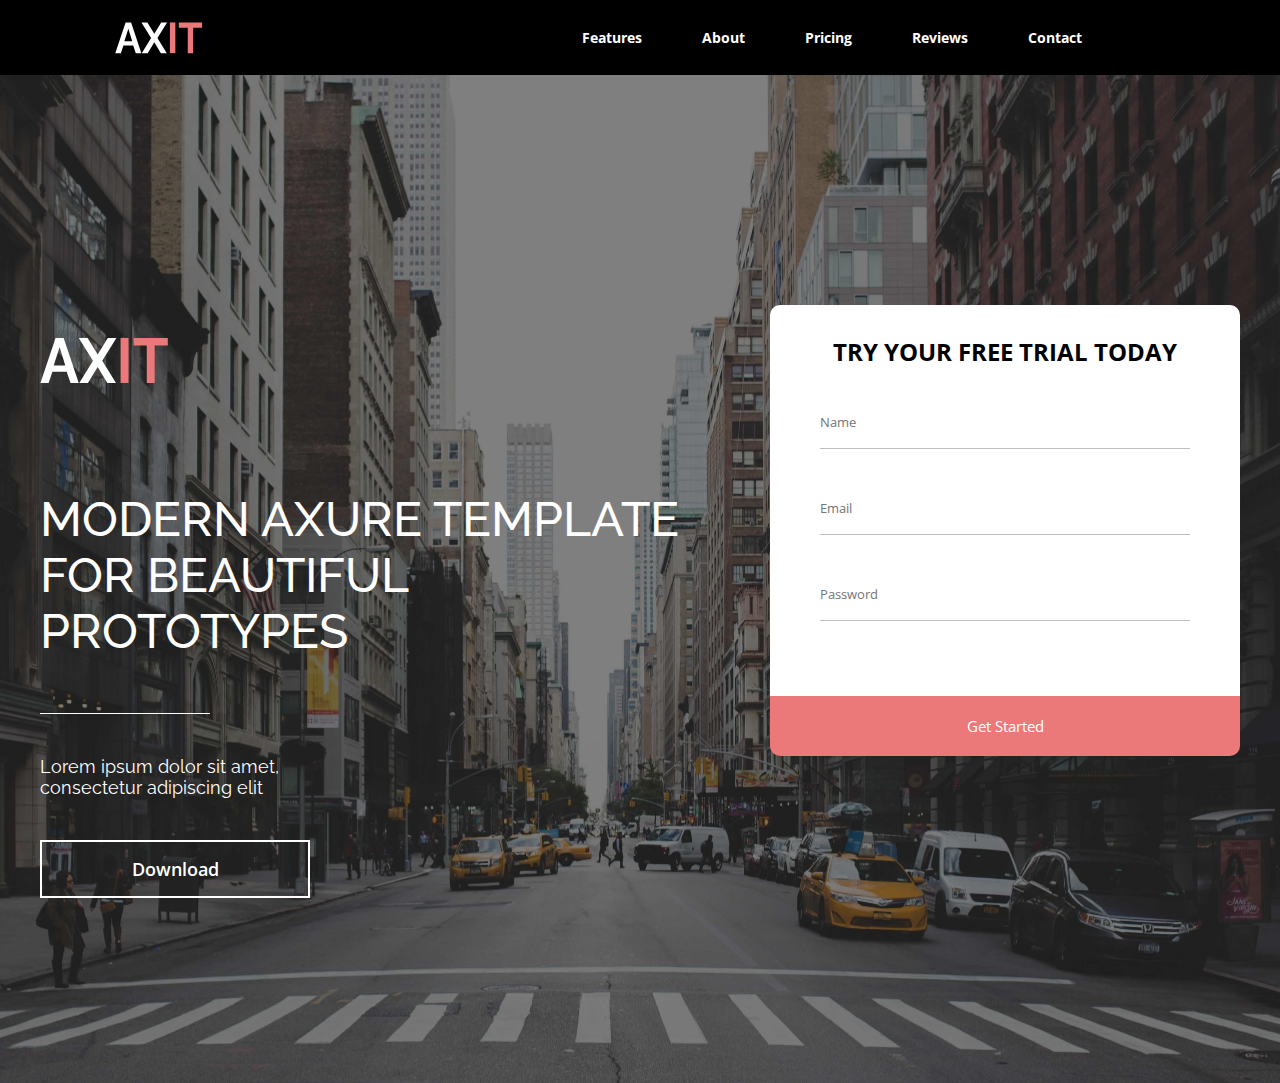
==== Banner/index.html @ ddf4a15c "lesson-7" ====
<!doctype html>
<html lang="en">
<head>
    <meta charset="UTF-8">
    <meta name="viewport"
          content="width=device-width, user-scalable=no, initial-scale=1.0, maximum-scale=1.0, minimum-scale=1.0">
    <meta http-equiv="X-UA-Compatible" content="ie=edge">
    <link rel="stylesheet" href="css/style.css">
    <title>Banner</title>
</head>
<body>
<header class="banner__header">
    <img class="logo" src="image/logo.svg" alt="logo">
    <nav class="header__menu">
        <ul class="header__list">
            <li><a href="#">features</a></li>
            <li><a href="#">About</a></li>
            <li><a href="#">Pricing</a></li>
            <li><a href="#">Reviews</a></li>
            <li><a href="#">Contact</a></li>
        </ul>
    </nav>
</header>
<main class="banner__main">
    <div class="wrapper">
        <div class="banner__items">
            <div class="banner__item-left">
            <div class="banner__logo">
                <img src="image/logo.svg" alt="logo">
            </div>
            <h1 class="banner__title">MODERN AXURE TEMPLATE FOR BEAUTIFUL PROTOTYPES</h1>
            <div class="banner__sub-title">
                <p>Lorem ipsum dolor sit amet, consectetur adipiscing elit</p>
            </div>
            <div class="banner__btn">
                <button>Download</button>
            </div>
            </div>
            <div class="banner__item-right">
                <form action="#" method="get">
                    <h4 class="banner__form__title">Try Your FREE Trial Today</h4>
                    <div class="banner__form-name">
                        <input placeholder="Name" tabindex="1" type="text">
                    </div>
                    <div class="banner__form-email">
                        <input placeholder="Email" tabindex="2" type="email"></div>
                    <div class="banner__form-pas">
                        <input placeholder="Password" tabindex="3" type="password"></div>
                        <div class="banner__form-btn">
                            <button type="submit">Get Started</button>
                        </div>
                </form>
            </div>
        </div>
    </div>
</main>
</body>
</html>
---- Banner/css/style.css ----
@import "fonts.css";

* {
    padding: 0;
    margin: 0;
    box-sizing: border-box;
    list-style-type: none;
    text-decoration: none;
}

.banner__header {
    padding: 0 170px 0 115px;
    background: black;
    display: flex;
    justify-content: space-between;
    align-items: center;
}

.header__list li, a {
    font-family: 'Open Sans', sans-serif;
    font-weight: bold;
    font-size: 14px;
    color: #FFFFFF;
    text-transform: capitalize;
    display: inline-block;
    /*margin: 0 13px;*/
    padding: 14px 14px;
}

.header__list li:hover {
    transition: all 0.3s ease 0s;
    color: #FFFFFF;
    background: #EC7979;

}
.header__list li:active{
    color: #FFFFFF;
    background: #AB4949;
}

.logo {
    cursor: pointer;
}

.banner__main {
    position: relative;
    background: url("../image/image.svg") no-repeat;
    background-size: cover;
    background-position: top;

}

.banner__main:after {
    content: '';
    width: 100%;
    height: 100%;
    position: absolute;
    z-index: 2;
    top: 0; left: 0;
    background: rgba(0, 0, 0, 0.5);
}

.wrapper {
    position: relative;
    max-width: 1200px;
    margin: 0 auto;
    padding: 230px 0 0 0;
    z-index: 3;
}

.banner__items {
    display: flex;
    flex-direction: row;
    justify-content: space-between;
}

.banner__logo {}

.banner__logo img {
    width: 270px;
}

.banner__title {

    width: 670px;
    font-family: 'Raleway', sans-serif;
    font-size: 48px;
    font-weight: 500;
    line-height: 56px;
    color: #FFFFFF;
    margin: 72px 0 97px 0;
    position: relative;
}

.banner__title:after {
    content: "";
    position: absolute;
    width: 170px;
    height: 1px;
    background-color: #FFFFFF;
    left: 0;
    top: 222px;
}


.banner__sub-title {
    font-family: 'Raleway', sans-serif;
    width: 270px;
    font-size: 18px;
    line-height: 21px;
    margin-bottom: 42px;
    color: #FFFFFF;

}

.banner__btn {
    margin-bottom: 185px;
}

.banner__btn button {
    font-family: 'Open Sans', sans-serif;
    font-weight: 600;
    font-size: 18px;
    width: 270px;
    border: 2px solid rgba(255, 255, 255, 1);
    background: none;
    color: rgba(255, 255, 255, 1);
    padding: 15px 0;
    cursor: pointer;
}

.banner__btn button:hover {
    border: 2px solid rgba(236, 121, 121, 1);
    color: rgba(236, 121, 121, 1);
    transition: 0.3s;
}

.banner__btn button:active {
    border: 2px solid rgba(171, 73, 73, 1);
    color: rgba(255, 255, 255, 1);
    background: rgba(171, 73, 73, 1);
    transition: 0.3s;
}

form {
    width: 470px;
    background: #FFFFFF;
    border-radius: 10px 10px 0 0;
    position: relative;
    padding-top: 30px;
}

.banner__form__title {
    font-family: 'Open Sans', sans-serif;
    font-weight: 700;
    font-size: 24px;
    line-height: 33px;
    text-align: center;
    text-transform: uppercase;
}

.banner__form-name input {
    font-family: 'Open Sans', sans-serif;
    margin: 45px 50px 50px 50px;
    Line-height: 19px;
    color: #BDBDBD;
    width: 370px;
    cursor: pointer;
    border-bottom: 1px solid #BDBDBD;
    border-top: 0px;
    border-left: 0px;
    border-right: 0px;
    padding-bottom: 16px;
}

.banner__form-email input {
    font-family: 'Open Sans', sans-serif;
    margin: 0 50px 50px 50px;
    Line-height: 19px;
    color: #BDBDBD;
    width: 370px;
    cursor: pointer;
    border-bottom: 1px solid #BDBDBD;
    border-top: 0px;
    border-left: 0px;
    border-right: 0px;
    padding-bottom: 16px;
}

.banner__form-pas input {
    font-family: 'Open Sans', sans-serif;
    margin: 0  50px 75px 50px;
    Line-height: 19px;
    color: #BDBDBD;
    width: 370px;
    cursor: pointer;
    border-bottom: 1px solid #BDBDBD;
    border-top: 0px;
    border-left: 0px;
    border-right: 0px;
    padding-bottom: 16px;
}

.banner__form-btn button {
    position: absolute;
    top:391px;
    font-family: 'Open Sans', sans-serif;
    font-size: 15px;
    line-height: 20px;
    background: #EC7979;
    border-radius: 0 0 10px 10px;
    text-align: center;
    width: 470px;
    border: none;
    color: #FFFFFF;
    padding: 20px 0;
    cursor: pointer;

}
.banner__form-btn button:hover{
    background: #AB4949;
    transition: 0.3s;
}
.banner__form-btn button:active{
    background: #EC7979;
    box-shadow: 0px 0px 10px 0px #AB4949 inset;
}
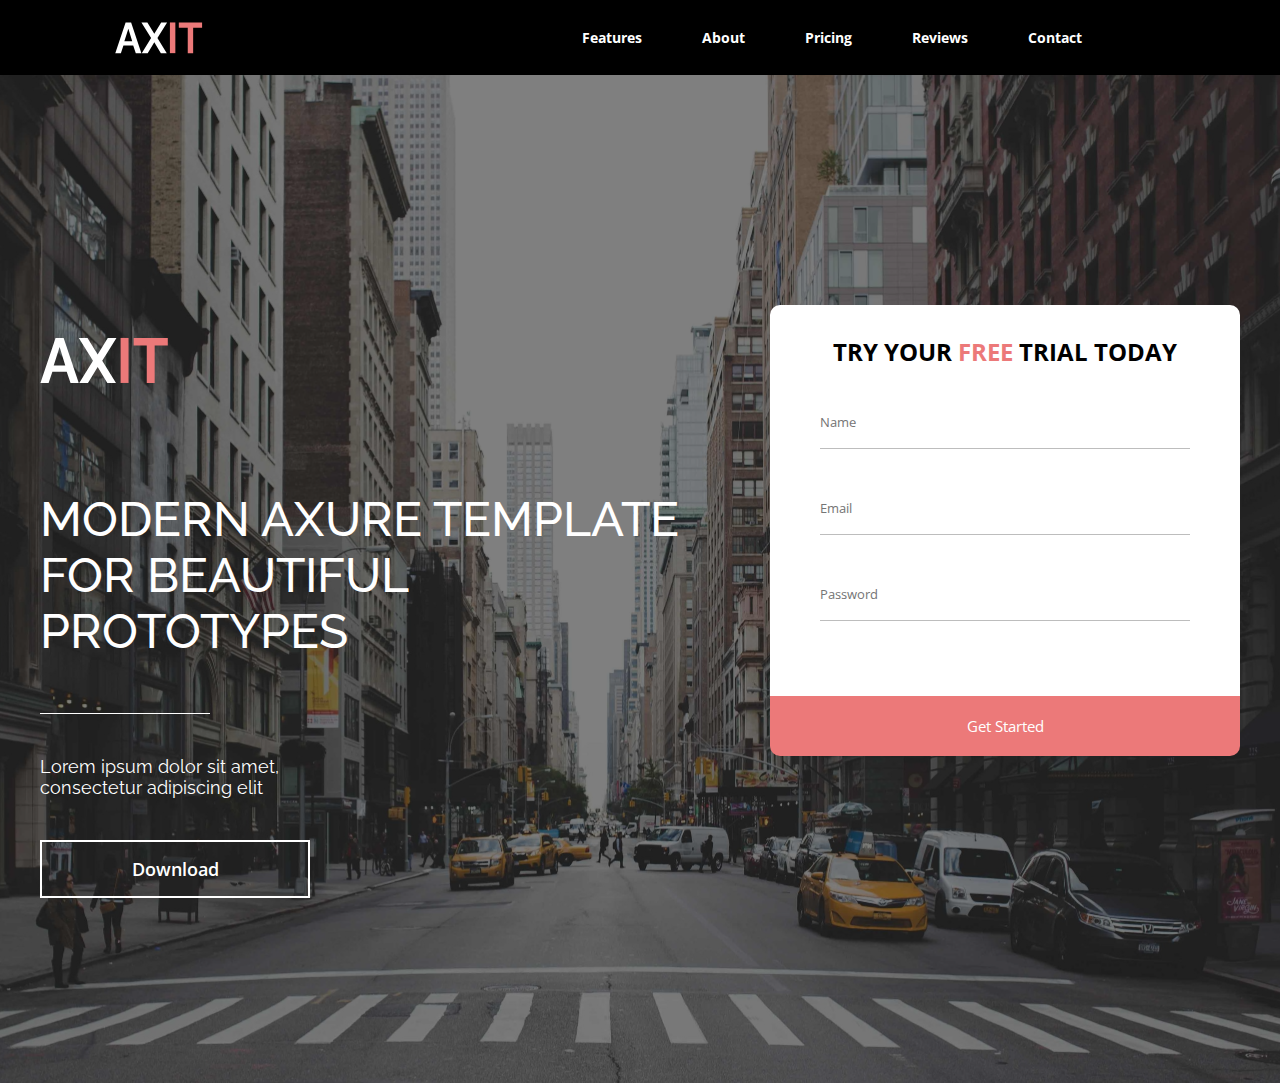
==== commit bfa0b833: "lesson-7" ====
--- a/Banner/index.html
+++ b/Banner/index.html
@@ -38,7 +38,7 @@
             </div>
             <div class="banner__item-right">
                 <form action="#" method="get">
-                    <h4 class="banner__form__title">Try Your FREE Trial Today</h4>
+                    <h4 class="banner__form__title">Try Your <span>FREE</span> Trial Today</h4>
                     <div class="banner__form-name">
                         <input placeholder="Name" tabindex="1" type="text">
                     </div>
--- a/Banner/css/style.css
+++ b/Banner/css/style.css
@@ -158,6 +158,9 @@
     text-align: center;
     text-transform: uppercase;
 }
+span{
+    color: #EC7979;
+}
 
 .banner__form-name input {
     font-family: 'Open Sans', sans-serif;
